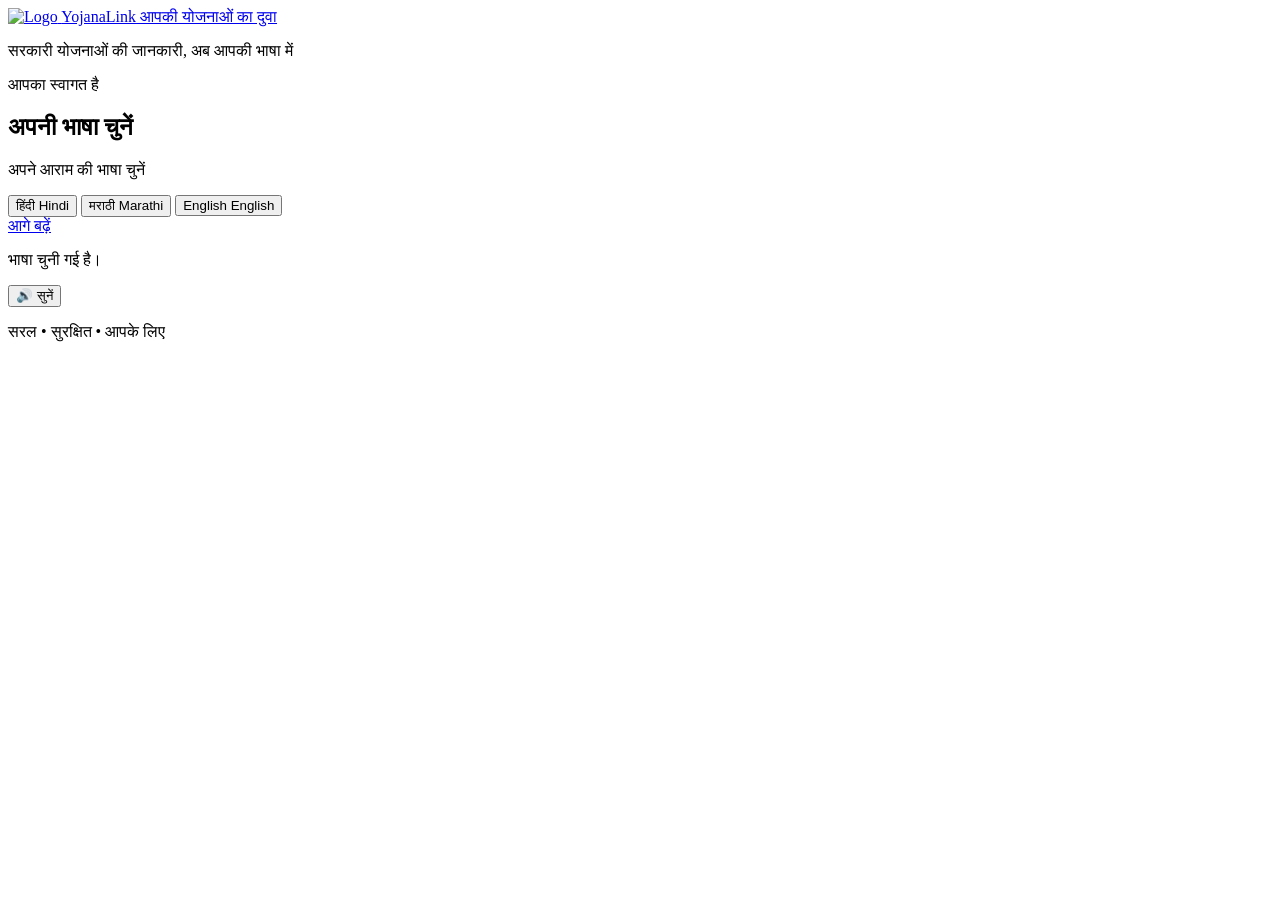
==== index.html @ f69d6fea "Add files via upload" ====
<!DOCTYPE html>
<html lang="hi">
<head>
  <meta charset="UTF-8">
  <meta name="viewport" content="width=device-width, initial-scale=1.0">
  <meta name="description" content="YojanaLink - सरकारी योजनाओं की जानकारी सरल भाषा में">
  <title>YojanaLink</title>
  <link rel="stylesheet" href="css/style.css">
</head>
<body>
  <div class="page-shell">
    
    <header class="site-header">
      <a class="brand" href="index.html" aria-label="YojanaLink home">
        <img src="images/yojnalink logo.png" alt="Logo">
        <!-- <span class="brand-mark" aria-hidden="true">Y</span> -->
        <span>
          <span class="brand-name">YojanaLink</span>
          <span class="brand-tagline" data-i18n="common.tagline">आपकी योजनाओं का दुवा</span>
        </span>
      </a>
      <p class="header-note" data-i18n="common.headerNote">सरकारी योजनाओं की जानकारी, अब आपकी भाषा में</p>
    </header>

    <main class="language-main">
      <section class="language-panel" aria-labelledby="language-heading">
        <p class="eyebrow" data-i18n="common.welcome">आपका स्वागत है</p>
        <h1 id="language-heading" data-i18n="language.chooseLanguage">अपनी भाषा चुनें</h1>
        <p class="intro-text" data-i18n="language.prompt">अपने आराम की भाषा चुनें</p>

        <div class="language-options" role="group" data-i18n-aria="language.optionsLabel" aria-label="भाषा चुनें">
          <button class="language-option" type="button" data-language="hi" aria-pressed="false">
            <span class="language-native" data-i18n="language.hindi">हिंदी</span>
            <span class="language-english">Hindi</span>
          </button>
          <button class="language-option" type="button" data-language="mr" aria-pressed="false">
            <span class="language-native" data-i18n="language.marathi">मराठी</span>
            <span class="language-english">Marathi</span>
          </button>
          <button class="language-option" type="button" data-language="en" aria-pressed="false">
            <span class="language-native" data-i18n="language.english">English</span>
            <span class="language-english">English</span>
          </button>
        </div>

        <a class="continue-button" href="agree.html" data-i18n="common.continue">आगे बढ़ें</a>
        <p class="selection-message" role="status" aria-live="polite" data-i18n="language.selectedMessage">भाषा चुनी गई है।</p>

        <button class="voice-button language-audio-button" type="button" data-i18n-aria="common.listen" aria-label="सुनें">
          <span aria-hidden="true">🔊</span>
          <span data-i18n="common.listen">सुनें</span>
        </button>

      </section>
    </main>

    <footer class="site-footer">
      <p data-i18n="common.trustMessage">सरल <span aria-hidden="true">•</span> सुरक्षित <span aria-hidden="true">•</span> आपके लिए</p>
    </footer>
  </div>

  <script src="js/app.js"></script>
</body>
</html>
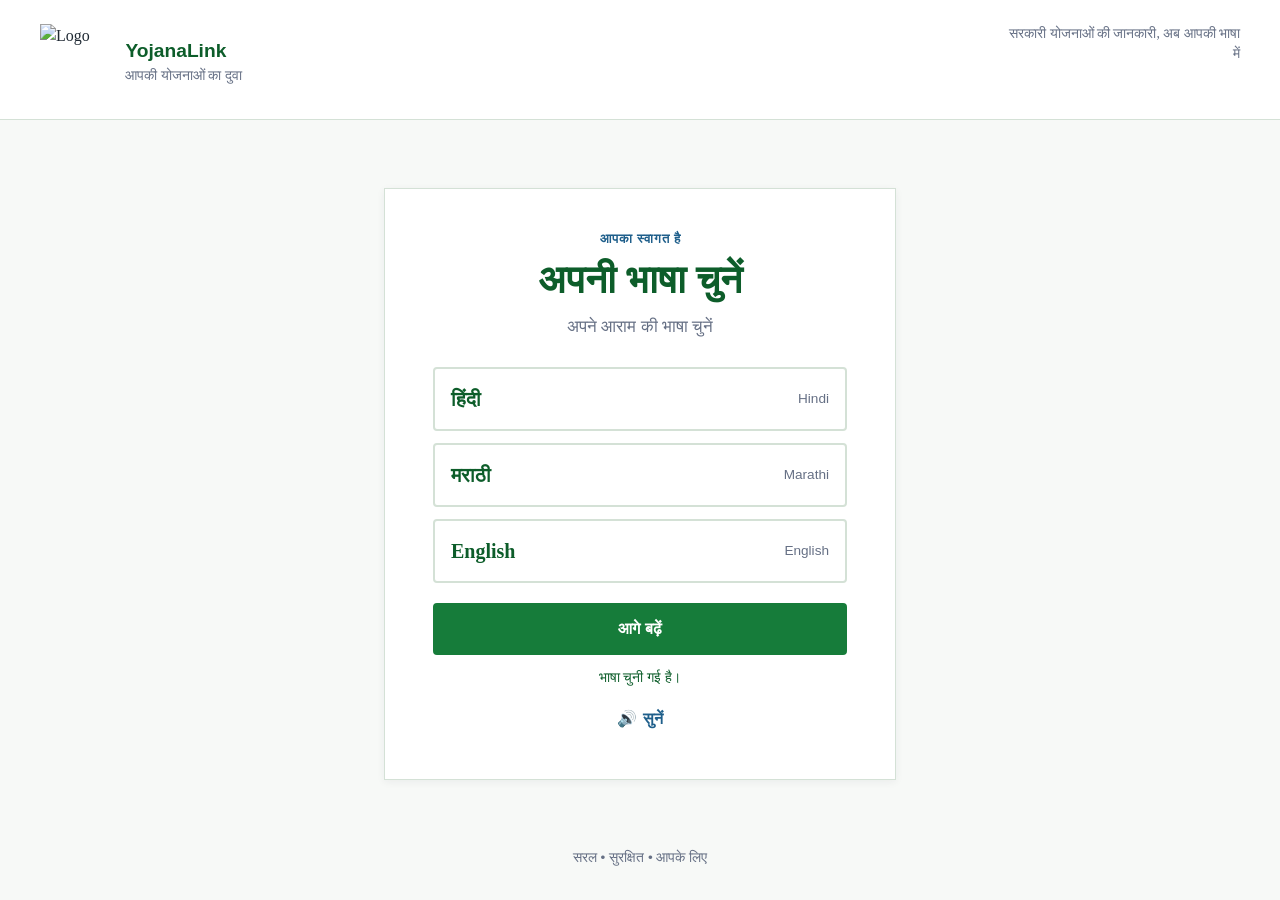
==== commit fc06ab84: "Update index.html" ====
--- a/index.html
+++ b/index.html
@@ -5,7 +5,7 @@
   <meta name="viewport" content="width=device-width, initial-scale=1.0">
   <meta name="description" content="YojanaLink - सरकारी योजनाओं की जानकारी सरल भाषा में">
   <title>YojanaLink</title>
-  <link rel="stylesheet" href="css/style.css">
+  <link rel="stylesheet" href="style.css">
 </head>
 <body>
   <div class="page-shell">
--- a/style.css
+++ b/style.css
@@ -0,0 +1,398 @@
+* {
+  box-sizing: border-box;
+}
+
+
+img {
+    width: 75px;
+    height: 75px;
+}
+
+
+:root {
+  color: #1f2933;
+  background: #f7f9f7;
+  font-family: Georgia, "Times New Roman", serif;
+  font-size: 16px;
+  line-height: 1.5;
+  --green: #167c3a;
+  --green-dark: #0d5d2a;
+  --green-light: #eaf5ec;
+  --blue: #1f5f8b;
+  --border: #d4e1d6;
+  --muted: #667085;
+  --white: #ffffff;
+}
+
+body {
+  margin: 0;
+  min-width: 320px;
+  background: #f7f9f7;
+}
+
+button {
+  font: inherit;
+}
+
+.page-shell {
+  display: flex;
+  min-height: 100vh;
+  flex-direction: column;
+}
+
+.site-header {
+  display: flex;
+  align-items: flex-start;
+  justify-content: space-between;
+  gap: 1rem;
+  padding: 1.25rem 1.25rem 1rem;
+  border-bottom: 1px solid var(--border);
+  background: var(--white);
+}
+
+.brand {
+  display: inline-flex;
+  align-items: center;
+  gap: 0.65rem;
+  color: inherit;
+  text-decoration: none;
+}
+
+.brand-mark {
+  display: grid;
+  width: 2.5rem;
+  height: 2.5rem;
+  place-items: center;
+  border-radius: 50%;
+  color: var(--white);
+  background: var(--green);
+  font-family: Arial, sans-serif;
+  font-size: 1.35rem;
+  font-weight: 700;
+}
+
+.brand-name,
+.brand-tagline {
+  display: block;
+}
+
+.brand-name {
+  color: var(--green-dark);
+  font-family: Arial, sans-serif;
+  font-size: 1.2rem;
+  font-weight: 700;
+}
+
+.brand-tagline {
+  color: var(--muted);
+  font-size: 0.85rem;
+}
+
+.header-note {
+  display: none;
+  max-width: 15rem;
+  margin: 0;
+  color: var(--muted);
+  font-size: 0.85rem;
+  text-align: right;
+}
+
+/* HEADER CHATBOT BUTTON */
+.header-chatbot-btn {
+  flex-shrink: 0;
+  width: 2.5rem;
+  height: 2.5rem;
+  padding: 0.5rem;
+  border: 1px solid var(--border);
+  border-radius: 50%;
+  background: var(--white);
+  color: var(--blue);
+  cursor: pointer;
+  display: flex;
+  align-items: center;
+  justify-content: center;
+  transition: all 0.2s ease;
+}
+
+.header-chatbot-btn:hover {
+  background: var(--green-light);
+  color: var(--green-dark);
+  border-color: var(--green);
+}
+
+.header-chatbot-btn svg {
+  width: 20px;
+  height: 20px;
+  stroke-width: 2;
+}
+
+.language-main {
+  display: flex;
+  flex: 1;
+  align-items: center;
+  justify-content: center;
+  padding: 2.5rem 1.25rem;
+}
+
+.language-panel {
+  width: min(100%, 32rem);
+  padding: 1.75rem 1.25rem;
+  border: 1px solid var(--border);
+  background: var(--white);
+  box-shadow: 0 2px 8px rgb(31 41 51 / 6%);
+  text-align: center;
+}
+
+.eyebrow {
+  margin: 0 0 0.5rem;
+  color: var(--blue);
+  font-family: Arial, sans-serif;
+  font-size: 0.8rem;
+  font-weight: 700;
+  letter-spacing: 0.06em;
+  text-transform: uppercase;
+}
+
+h1 {
+  margin: 0;
+  color: var(--green-dark);
+  font-size: clamp(1.8rem, 8vw, 2.45rem);
+  line-height: 1.2;
+}
+
+.intro-text {
+  margin: 0.65rem 0 1.75rem;
+  color: var(--muted);
+  font-size: 1.05rem;
+}
+
+.language-options {
+  display: grid;
+  gap: 0.75rem;
+}
+
+.language-option {
+  display: flex;
+  min-height: 4rem;
+  align-items: center;
+  justify-content: space-between;
+  width: 100%;
+  padding: 0.75rem 1rem;
+  border: 2px solid var(--border);
+  border-radius: 4px;
+  color: var(--green-dark);
+  background: var(--white);
+  cursor: pointer;
+  text-align: left;
+  transition: border-color 120ms ease, background-color 120ms ease;
+}
+
+.language-option:hover,
+.language-option:focus-visible {
+  border-color: var(--green);
+  background: var(--green-light);
+  outline: none;
+}
+
+.language-option.is-selected {
+  border-color: var(--green);
+  background: var(--green-light);
+  box-shadow: inset 4px 0 0 var(--green);
+}
+
+.language-native {
+  font-size: 1.25rem;
+  font-weight: 700;
+}
+
+.language-english {
+  color: var(--muted);
+  font-family: Arial, sans-serif;
+  font-size: 0.85rem;
+}
+
+.continue-button {
+  display: flex;
+  align-items: center;
+  justify-content: center;
+  width: 100%;
+  min-height: 3.25rem;
+  margin-top: 1.25rem;
+  border: 2px solid var(--green);
+  border-radius: 4px;
+  color: var(--white);
+  background: var(--green);
+  cursor: pointer;
+  font-family: Arial, sans-serif;
+  font-size: 1rem;
+  font-weight: 700;
+  text-decoration: none;
+}
+
+.continue-button:hover:not(:disabled),
+.continue-button:focus-visible:not(:disabled) {
+  border-color: var(--green-dark);
+  background: var(--green-dark);
+  outline: 3px solid rgb(22 124 58 / 22%);
+  outline-offset: 2px;
+}
+
+.continue-button:disabled {
+  border-color: #b9c8bc;
+  color: #718075;
+  background: #dfe8e0;
+  cursor: not-allowed;
+}
+
+.selection-message {
+  min-height: 1.5rem;
+  margin: 0.75rem 0 0;
+  color: var(--green-dark);
+  font-family: Arial, sans-serif;
+  font-size: 0.9rem;
+}
+
+.voice-button {
+  display: inline-flex;
+  align-items: center;
+  gap: 0.4rem;
+  margin-top: 0.5rem;
+  padding: 0.5rem;
+  border: 0;
+  color: var(--blue);
+  background: transparent;
+  cursor: pointer;
+  font-family: Arial, sans-serif;
+  font-weight: 700;
+}
+
+.voice-button:hover,
+.voice-button:focus-visible {
+  text-decoration: underline;
+  outline: 2px solid var(--blue);
+  outline-offset: 2px;
+}
+
+.site-footer {
+  padding: 0 1.25rem 1.5rem;
+  color: var(--muted);
+  font-family: Arial, sans-serif;
+  font-size: 0.85rem;
+  text-align: center;
+}
+
+.site-footer p {
+  margin: 0;
+}
+
+.login-main {
+  display: flex;
+  flex: 1;
+  align-items: center;
+  justify-content: center;
+  padding: 2.5rem 1.25rem;
+}
+
+.login-panel {
+  width: min(100%, 32rem);
+  padding: 1.75rem 1.25rem;
+  border: 1px solid var(--border);
+  background: var(--white);
+  box-shadow: 0 2px 8px rgb(31 41 51 / 6%);
+}
+
+.login-panel h1 {
+  text-align: left;
+}
+
+.login-intro {
+  margin: 0.65rem 0 1.75rem;
+  color: var(--muted);
+}
+
+.login-form {
+  display: grid;
+  gap: 0.75rem;
+}
+
+.form-label {
+  color: var(--green-dark);
+  font-family: Arial, sans-serif;
+  font-size: 0.95rem;
+  font-weight: 700;
+}
+
+.form-input {
+  min-height: 3.25rem;
+  width: 100%;
+  padding: 0.75rem;
+  border: 2px solid var(--border);
+  border-radius: 4px;
+  color: var(--green-dark);
+  background: var(--white);
+  font-family: Arial, sans-serif;
+  font-size: 1rem;
+}
+
+.form-input:focus {
+  border-color: var(--blue);
+  outline: 3px solid rgb(31 95 139 / 20%);
+  outline-offset: 1px;
+}
+
+.otp-section {
+  display: grid;
+  gap: 0.75rem;
+  margin-top: 0.5rem;
+}
+
+.otp-section[hidden] {
+  display: none;
+}
+
+.mock-message {
+  min-height: 1.5rem;
+  margin: 0.25rem 0 0;
+  color: var(--green-dark);
+  font-family: Arial, sans-serif;
+  font-size: 0.9rem;
+}
+
+.secondary-link {
+  display: block;
+  margin-top: 1.25rem;
+  color: var(--blue);
+  font-family: Arial, sans-serif;
+  font-size: 0.9rem;
+  text-align: center;
+}
+
+@media (min-width: 640px) {
+  .site-header {
+    padding: 1.5rem 2.5rem 1.25rem;
+  }
+
+  .header-note {
+    display: block;
+  }
+
+  .language-main {
+    padding: 3.5rem 2rem;
+  }
+
+  .language-panel {
+    padding: 2.5rem 3rem;
+  }
+
+  .login-main {
+    padding: 3.5rem 2rem;
+  }
+
+  .login-panel {
+    padding: 2.5rem 3rem;
+  }
+
+  .site-footer {
+    padding-bottom: 2rem;
+  }
+}
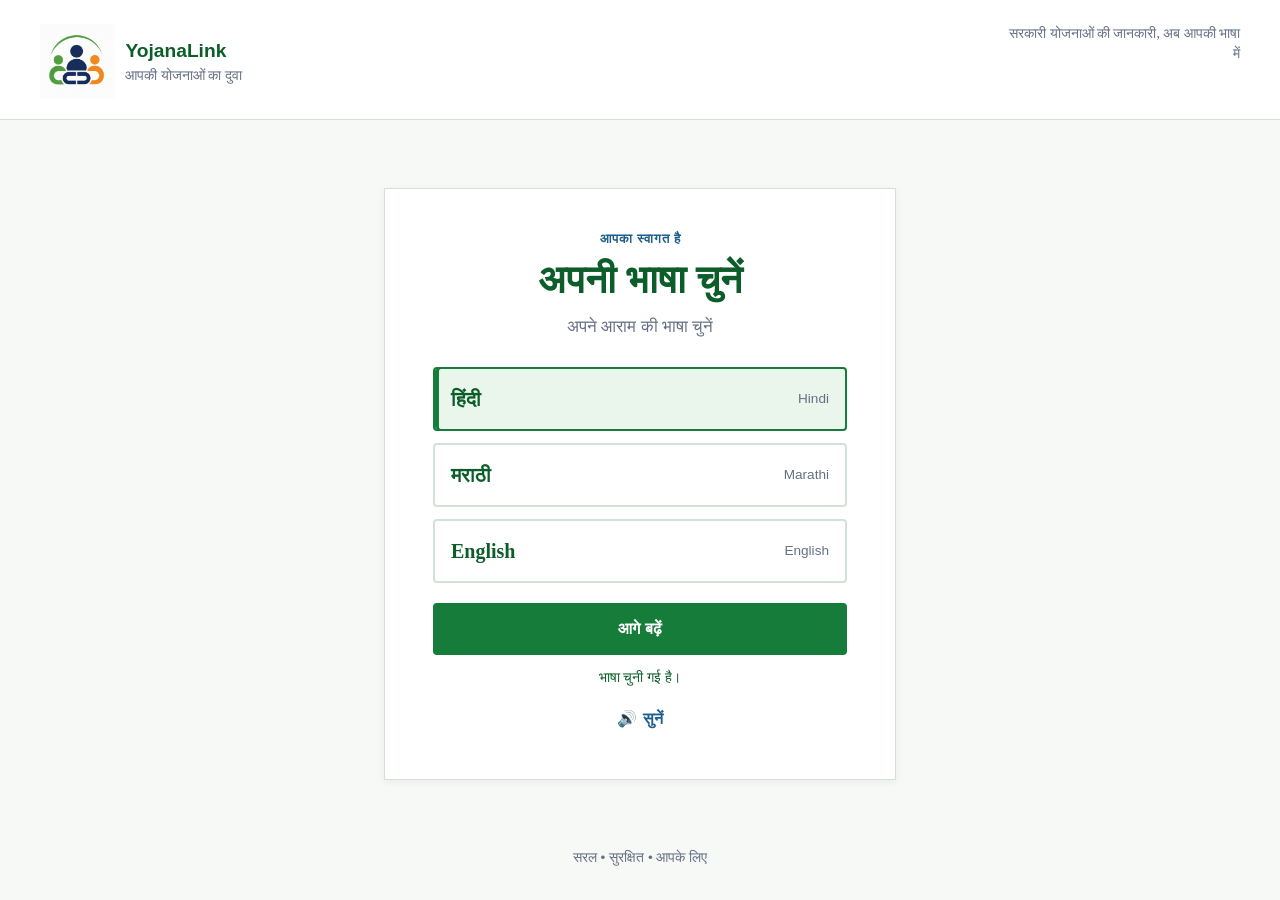
==== commit 5fb7dc37: "Update index.html" ====
--- a/index.html
+++ b/index.html
@@ -12,7 +12,7 @@
     
     <header class="site-header">
       <a class="brand" href="index.html" aria-label="YojanaLink home">
-        <img src="images/yojnalink logo.png" alt="Logo">
+        <img src="yojnalink logo.png" alt="Logo">
         <!-- <span class="brand-mark" aria-hidden="true">Y</span> -->
         <span>
           <span class="brand-name">YojanaLink</span>
@@ -59,6 +59,6 @@
     </footer>
   </div>
 
-  <script src="js/app.js"></script>
+  <script src="app.js"></script>
 </body>
 </html>
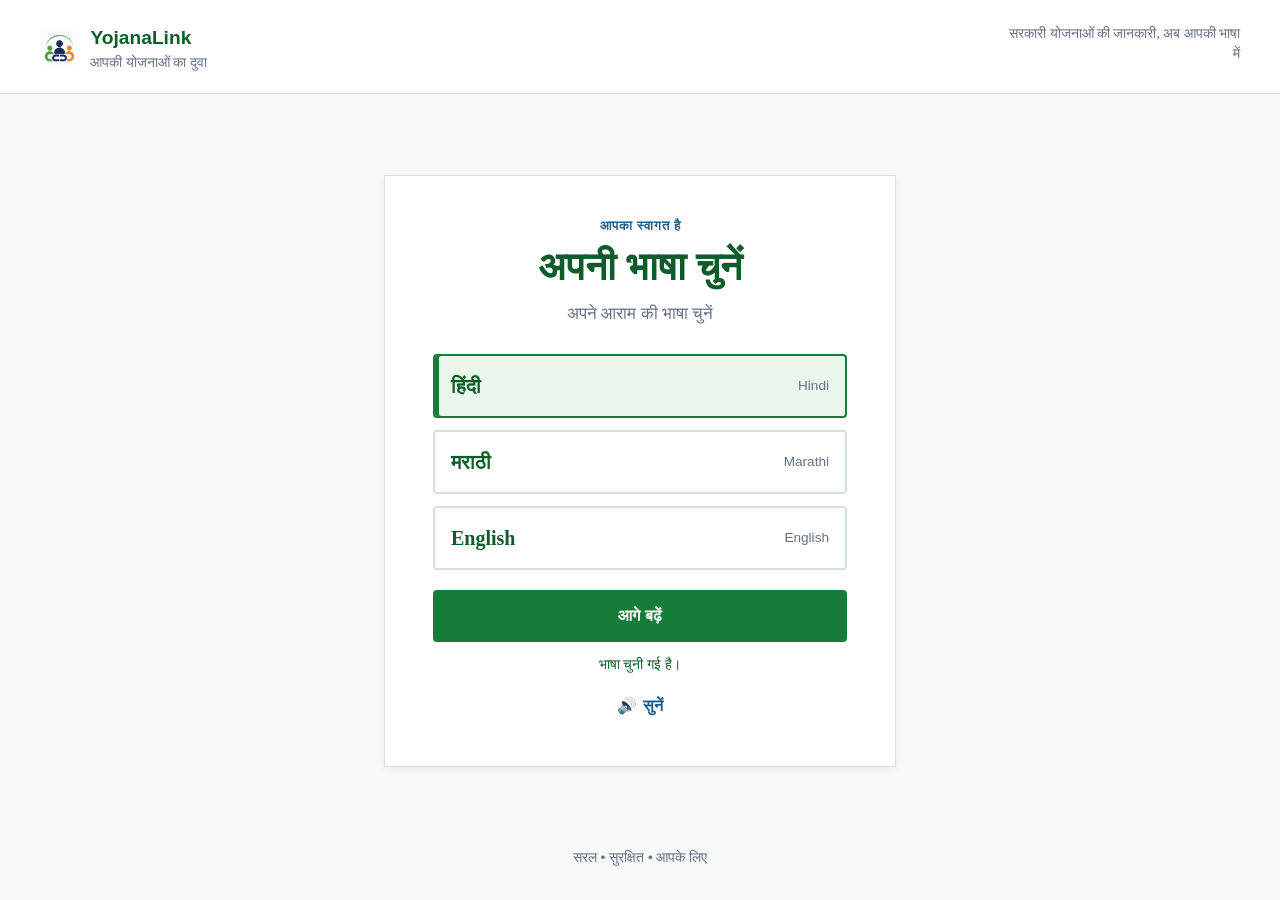
==== commit 239d4865: "Add files via upload" ====
--- a/index.html
+++ b/index.html
@@ -1,64 +1,64 @@
-<!DOCTYPE html>
-<html lang="hi">
-<head>
-  <meta charset="UTF-8">
-  <meta name="viewport" content="width=device-width, initial-scale=1.0">
-  <meta name="description" content="YojanaLink - सरकारी योजनाओं की जानकारी सरल भाषा में">
-  <title>YojanaLink</title>
-  <link rel="stylesheet" href="style.css">
-</head>
-<body>
-  <div class="page-shell">
-    
-    <header class="site-header">
-      <a class="brand" href="index.html" aria-label="YojanaLink home">
-        <img src="yojnalink logo.png" alt="Logo">
-        <!-- <span class="brand-mark" aria-hidden="true">Y</span> -->
-        <span>
-          <span class="brand-name">YojanaLink</span>
-          <span class="brand-tagline" data-i18n="common.tagline">आपकी योजनाओं का दुवा</span>
-        </span>
-      </a>
-      <p class="header-note" data-i18n="common.headerNote">सरकारी योजनाओं की जानकारी, अब आपकी भाषा में</p>
-    </header>
-
-    <main class="language-main">
-      <section class="language-panel" aria-labelledby="language-heading">
-        <p class="eyebrow" data-i18n="common.welcome">आपका स्वागत है</p>
-        <h1 id="language-heading" data-i18n="language.chooseLanguage">अपनी भाषा चुनें</h1>
-        <p class="intro-text" data-i18n="language.prompt">अपने आराम की भाषा चुनें</p>
-
-        <div class="language-options" role="group" data-i18n-aria="language.optionsLabel" aria-label="भाषा चुनें">
-          <button class="language-option" type="button" data-language="hi" aria-pressed="false">
-            <span class="language-native" data-i18n="language.hindi">हिंदी</span>
-            <span class="language-english">Hindi</span>
-          </button>
-          <button class="language-option" type="button" data-language="mr" aria-pressed="false">
-            <span class="language-native" data-i18n="language.marathi">मराठी</span>
-            <span class="language-english">Marathi</span>
-          </button>
-          <button class="language-option" type="button" data-language="en" aria-pressed="false">
-            <span class="language-native" data-i18n="language.english">English</span>
-            <span class="language-english">English</span>
-          </button>
-        </div>
-
-        <a class="continue-button" href="agree.html" data-i18n="common.continue">आगे बढ़ें</a>
-        <p class="selection-message" role="status" aria-live="polite" data-i18n="language.selectedMessage">भाषा चुनी गई है।</p>
-
-        <button class="voice-button language-audio-button" type="button" data-i18n-aria="common.listen" aria-label="सुनें">
-          <span aria-hidden="true">🔊</span>
-          <span data-i18n="common.listen">सुनें</span>
-        </button>
-
-      </section>
-    </main>
-
-    <footer class="site-footer">
-      <p data-i18n="common.trustMessage">सरल <span aria-hidden="true">•</span> सुरक्षित <span aria-hidden="true">•</span> आपके लिए</p>
-    </footer>
-  </div>
-
-  <script src="app.js"></script>
-</body>
-</html>
+<!DOCTYPE html>
+<html lang="hi">
+<head>
+  <meta charset="UTF-8">
+  <meta name="viewport" content="width=device-width, initial-scale=1.0">
+  <meta name="description" content="YojanaLink - सरकारी योजनाओं की जानकारी सरल भाषा में">
+  <title>YojanaLink</title>
+  <link rel="stylesheet" href="style.css">
+</head>
+<body>
+  <div class="page-shell">
+    
+    <header class="site-header">
+      <a class="brand" href="index.html" aria-label="YojanaLink home">
+        <img src="yojnalink_logo.png" alt="Logo">
+        <!-- <span class="brand-mark" aria-hidden="true">Y</span> -->
+        <span>
+          <span class="brand-name">YojanaLink</span>
+          <span class="brand-tagline" data-i18n="common.tagline">आपकी योजनाओं का दुवा</span>
+        </span>
+      </a>
+      <p class="header-note" data-i18n="common.headerNote">सरकारी योजनाओं की जानकारी, अब आपकी भाषा में</p>
+    </header>
+
+    <main class="language-main">
+      <section class="language-panel" aria-labelledby="language-heading">
+        <p class="eyebrow" data-i18n="common.welcome">आपका स्वागत है</p>
+        <h1 id="language-heading" data-i18n="language.chooseLanguage">अपनी भाषा चुनें</h1>
+        <p class="intro-text" data-i18n="language.prompt">अपने आराम की भाषा चुनें</p>
+
+        <div class="language-options" role="group" data-i18n-aria="language.optionsLabel" aria-label="भाषा चुनें">
+          <button class="language-option" type="button" data-language="hi" aria-pressed="false">
+            <span class="language-native" data-i18n="language.hindi">हिंदी</span>
+            <span class="language-english">Hindi</span>
+          </button>
+          <button class="language-option" type="button" data-language="mr" aria-pressed="false">
+            <span class="language-native" data-i18n="language.marathi">मराठी</span>
+            <span class="language-english">Marathi</span>
+          </button>
+          <button class="language-option" type="button" data-language="en" aria-pressed="false">
+            <span class="language-native" data-i18n="language.english">English</span>
+            <span class="language-english">English</span>
+          </button>
+        </div>
+
+        <a class="continue-button" href="agree.html" data-i18n="common.continue">आगे बढ़ें</a>
+        <p class="selection-message" role="status" aria-live="polite" data-i18n="language.selectedMessage">भाषा चुनी गई है।</p>
+
+        <button class="voice-button language-audio-button" type="button" data-i18n-aria="common.listen" aria-label="सुनें">
+          <span aria-hidden="true">🔊</span>
+          <span data-i18n="common.listen">सुनें</span>
+        </button>
+
+      </section>
+    </main>
+
+    <footer class="site-footer">
+      <p data-i18n="common.trustMessage">सरल <span aria-hidden="true">•</span> सुरक्षित <span aria-hidden="true">•</span> आपके लिए</p>
+    </footer>
+  </div>
+
+  <script src="onboarding.js"></script>
+</body>
+</html>
--- a/style.css
+++ b/style.css
@@ -1,398 +1,432 @@
-* {
-  box-sizing: border-box;
-}
-
-
-img {
-    width: 75px;
-    height: 75px;
-}
-
-
-:root {
-  color: #1f2933;
-  background: #f7f9f7;
-  font-family: Georgia, "Times New Roman", serif;
-  font-size: 16px;
-  line-height: 1.5;
-  --green: #167c3a;
-  --green-dark: #0d5d2a;
-  --green-light: #eaf5ec;
-  --blue: #1f5f8b;
-  --border: #d4e1d6;
-  --muted: #667085;
-  --white: #ffffff;
-}
-
-body {
-  margin: 0;
-  min-width: 320px;
-  background: #f7f9f7;
-}
-
-button {
-  font: inherit;
-}
-
-.page-shell {
-  display: flex;
-  min-height: 100vh;
-  flex-direction: column;
-}
-
-.site-header {
-  display: flex;
-  align-items: flex-start;
-  justify-content: space-between;
-  gap: 1rem;
-  padding: 1.25rem 1.25rem 1rem;
-  border-bottom: 1px solid var(--border);
-  background: var(--white);
-}
-
-.brand {
-  display: inline-flex;
-  align-items: center;
-  gap: 0.65rem;
-  color: inherit;
-  text-decoration: none;
-}
-
-.brand-mark {
-  display: grid;
-  width: 2.5rem;
-  height: 2.5rem;
-  place-items: center;
-  border-radius: 50%;
-  color: var(--white);
-  background: var(--green);
-  font-family: Arial, sans-serif;
-  font-size: 1.35rem;
-  font-weight: 700;
-}
-
-.brand-name,
-.brand-tagline {
-  display: block;
-}
-
-.brand-name {
-  color: var(--green-dark);
-  font-family: Arial, sans-serif;
-  font-size: 1.2rem;
-  font-weight: 700;
-}
-
-.brand-tagline {
-  color: var(--muted);
-  font-size: 0.85rem;
-}
-
-.header-note {
-  display: none;
-  max-width: 15rem;
-  margin: 0;
-  color: var(--muted);
-  font-size: 0.85rem;
-  text-align: right;
-}
-
-/* HEADER CHATBOT BUTTON */
-.header-chatbot-btn {
-  flex-shrink: 0;
-  width: 2.5rem;
-  height: 2.5rem;
-  padding: 0.5rem;
-  border: 1px solid var(--border);
-  border-radius: 50%;
-  background: var(--white);
-  color: var(--blue);
-  cursor: pointer;
-  display: flex;
-  align-items: center;
-  justify-content: center;
-  transition: all 0.2s ease;
-}
-
-.header-chatbot-btn:hover {
-  background: var(--green-light);
-  color: var(--green-dark);
-  border-color: var(--green);
-}
-
-.header-chatbot-btn svg {
-  width: 20px;
-  height: 20px;
-  stroke-width: 2;
-}
-
-.language-main {
-  display: flex;
-  flex: 1;
-  align-items: center;
-  justify-content: center;
-  padding: 2.5rem 1.25rem;
-}
-
-.language-panel {
-  width: min(100%, 32rem);
-  padding: 1.75rem 1.25rem;
-  border: 1px solid var(--border);
-  background: var(--white);
-  box-shadow: 0 2px 8px rgb(31 41 51 / 6%);
-  text-align: center;
-}
-
-.eyebrow {
-  margin: 0 0 0.5rem;
-  color: var(--blue);
-  font-family: Arial, sans-serif;
-  font-size: 0.8rem;
-  font-weight: 700;
-  letter-spacing: 0.06em;
-  text-transform: uppercase;
-}
-
-h1 {
-  margin: 0;
-  color: var(--green-dark);
-  font-size: clamp(1.8rem, 8vw, 2.45rem);
-  line-height: 1.2;
-}
-
-.intro-text {
-  margin: 0.65rem 0 1.75rem;
-  color: var(--muted);
-  font-size: 1.05rem;
-}
-
-.language-options {
-  display: grid;
-  gap: 0.75rem;
-}
-
-.language-option {
-  display: flex;
-  min-height: 4rem;
-  align-items: center;
-  justify-content: space-between;
-  width: 100%;
-  padding: 0.75rem 1rem;
-  border: 2px solid var(--border);
-  border-radius: 4px;
-  color: var(--green-dark);
-  background: var(--white);
-  cursor: pointer;
-  text-align: left;
-  transition: border-color 120ms ease, background-color 120ms ease;
-}
-
-.language-option:hover,
-.language-option:focus-visible {
-  border-color: var(--green);
-  background: var(--green-light);
-  outline: none;
-}
-
-.language-option.is-selected {
-  border-color: var(--green);
-  background: var(--green-light);
-  box-shadow: inset 4px 0 0 var(--green);
-}
-
-.language-native {
-  font-size: 1.25rem;
-  font-weight: 700;
-}
-
-.language-english {
-  color: var(--muted);
-  font-family: Arial, sans-serif;
-  font-size: 0.85rem;
-}
-
-.continue-button {
-  display: flex;
-  align-items: center;
-  justify-content: center;
-  width: 100%;
-  min-height: 3.25rem;
-  margin-top: 1.25rem;
-  border: 2px solid var(--green);
-  border-radius: 4px;
-  color: var(--white);
-  background: var(--green);
-  cursor: pointer;
-  font-family: Arial, sans-serif;
-  font-size: 1rem;
-  font-weight: 700;
-  text-decoration: none;
-}
-
-.continue-button:hover:not(:disabled),
-.continue-button:focus-visible:not(:disabled) {
-  border-color: var(--green-dark);
-  background: var(--green-dark);
-  outline: 3px solid rgb(22 124 58 / 22%);
-  outline-offset: 2px;
-}
-
-.continue-button:disabled {
-  border-color: #b9c8bc;
-  color: #718075;
-  background: #dfe8e0;
-  cursor: not-allowed;
-}
-
-.selection-message {
-  min-height: 1.5rem;
-  margin: 0.75rem 0 0;
-  color: var(--green-dark);
-  font-family: Arial, sans-serif;
-  font-size: 0.9rem;
-}
-
-.voice-button {
-  display: inline-flex;
-  align-items: center;
-  gap: 0.4rem;
-  margin-top: 0.5rem;
-  padding: 0.5rem;
-  border: 0;
-  color: var(--blue);
-  background: transparent;
-  cursor: pointer;
-  font-family: Arial, sans-serif;
-  font-weight: 700;
-}
-
-.voice-button:hover,
-.voice-button:focus-visible {
-  text-decoration: underline;
-  outline: 2px solid var(--blue);
-  outline-offset: 2px;
-}
-
-.site-footer {
-  padding: 0 1.25rem 1.5rem;
-  color: var(--muted);
-  font-family: Arial, sans-serif;
-  font-size: 0.85rem;
-  text-align: center;
-}
-
-.site-footer p {
-  margin: 0;
-}
-
-.login-main {
-  display: flex;
-  flex: 1;
-  align-items: center;
-  justify-content: center;
-  padding: 2.5rem 1.25rem;
-}
-
-.login-panel {
-  width: min(100%, 32rem);
-  padding: 1.75rem 1.25rem;
-  border: 1px solid var(--border);
-  background: var(--white);
-  box-shadow: 0 2px 8px rgb(31 41 51 / 6%);
-}
-
-.login-panel h1 {
-  text-align: left;
-}
-
-.login-intro {
-  margin: 0.65rem 0 1.75rem;
-  color: var(--muted);
-}
-
-.login-form {
-  display: grid;
-  gap: 0.75rem;
-}
-
-.form-label {
-  color: var(--green-dark);
-  font-family: Arial, sans-serif;
-  font-size: 0.95rem;
-  font-weight: 700;
-}
-
-.form-input {
-  min-height: 3.25rem;
-  width: 100%;
-  padding: 0.75rem;
-  border: 2px solid var(--border);
-  border-radius: 4px;
-  color: var(--green-dark);
-  background: var(--white);
-  font-family: Arial, sans-serif;
-  font-size: 1rem;
-}
-
-.form-input:focus {
-  border-color: var(--blue);
-  outline: 3px solid rgb(31 95 139 / 20%);
-  outline-offset: 1px;
-}
-
-.otp-section {
-  display: grid;
-  gap: 0.75rem;
-  margin-top: 0.5rem;
-}
-
-.otp-section[hidden] {
-  display: none;
-}
-
-.mock-message {
-  min-height: 1.5rem;
-  margin: 0.25rem 0 0;
-  color: var(--green-dark);
-  font-family: Arial, sans-serif;
-  font-size: 0.9rem;
-}
-
-.secondary-link {
-  display: block;
-  margin-top: 1.25rem;
-  color: var(--blue);
-  font-family: Arial, sans-serif;
-  font-size: 0.9rem;
-  text-align: center;
-}
-
-@media (min-width: 640px) {
-  .site-header {
-    padding: 1.5rem 2.5rem 1.25rem;
-  }
-
-  .header-note {
-    display: block;
-  }
-
-  .language-main {
-    padding: 3.5rem 2rem;
-  }
-
-  .language-panel {
-    padding: 2.5rem 3rem;
-  }
-
-  .login-main {
-    padding: 3.5rem 2rem;
-  }
-
-  .login-panel {
-    padding: 2.5rem 3rem;
-  }
-
-  .site-footer {
-    padding-bottom: 2rem;
-  }
-}+* {
+  box-sizing: border-box;
+}
+
+
+img {
+  max-width: 100%;
+  display: block;
+}
+
+
+:root {
+  color: #1f2933;
+  background: #f7f9f7;
+  font-family: Georgia, "Times New Roman", serif;
+  font-size: 16px;
+  line-height: 1.5;
+  --green: #167c3a;
+  --green-dark: #0d5d2a;
+  --green-light: #eaf5ec;
+  --blue: #1f5f8b;
+  --border: #d4e1d6;
+  --muted: #667085;
+  --white: #ffffff;
+}
+
+body {
+  margin: 0;
+  min-width: 320px;
+  overflow-x: hidden;
+  background: #f7f9f7;
+}
+
+button {
+  font: inherit;
+}
+
+.page-shell {
+  display: flex;
+  min-height: 100vh;
+  flex-direction: column;
+}
+
+.site-header {
+  display: flex;
+  align-items: flex-start;
+  justify-content: space-between;
+  gap: 1rem;
+  padding: 1.25rem 1.25rem 1rem;
+  border-bottom: 1px solid var(--border);
+  background: var(--white);
+}
+
+.brand {
+  display: inline-flex;
+  align-items: center;
+  gap: 0.65rem;
+  color: inherit;
+  text-decoration: none;
+}
+
+.brand img {
+  width: 2.5rem;
+  height: 2.5rem;
+  object-fit: contain;
+  flex-shrink: 0;
+}
+
+.brand-mark {
+  display: grid;
+  width: 2.5rem;
+  height: 2.5rem;
+  place-items: center;
+  border-radius: 50%;
+  color: var(--white);
+  background: var(--green);
+  font-family: Arial, sans-serif;
+  font-size: 1.35rem;
+  font-weight: 700;
+}
+
+.brand-name,
+.brand-tagline {
+  display: block;
+}
+
+.brand-name {
+  color: var(--green-dark);
+  font-family: Arial, sans-serif;
+  font-size: 1.2rem;
+  font-weight: 700;
+}
+
+.brand-tagline {
+  color: var(--muted);
+  font-size: 0.85rem;
+}
+
+.header-note {
+  display: none;
+  max-width: 15rem;
+  margin: 0;
+  color: var(--muted);
+  font-size: 0.85rem;
+  text-align: right;
+}
+
+/* HEADER CHATBOT BUTTON */
+.header-chatbot-btn {
+  flex-shrink: 0;
+  width: 2.5rem;
+  height: 2.5rem;
+  padding: 0.5rem;
+  border: 1px solid var(--border);
+  border-radius: 50%;
+  background: var(--white);
+  color: var(--blue);
+  cursor: pointer;
+  display: flex;
+  align-items: center;
+  justify-content: center;
+  transition: all 0.2s ease;
+}
+
+.header-chatbot-btn:hover {
+  background: var(--green-light);
+  color: var(--green-dark);
+  border-color: var(--green);
+}
+
+.header-chatbot-btn svg {
+  width: 20px;
+  height: 20px;
+  stroke-width: 2;
+}
+
+.language-main {
+  display: flex;
+  flex: 1;
+  align-items: center;
+  justify-content: center;
+  padding: 2.5rem 1.25rem;
+}
+
+.language-panel {
+  width: min(100%, 32rem);
+  padding: 1.75rem 1.25rem;
+  border: 1px solid var(--border);
+  background: var(--white);
+  box-shadow: 0 2px 8px rgb(31 41 51 / 6%);
+  text-align: center;
+}
+
+.eyebrow {
+  margin: 0 0 0.5rem;
+  color: var(--blue);
+  font-family: Arial, sans-serif;
+  font-size: 0.8rem;
+  font-weight: 700;
+  letter-spacing: 0.06em;
+  text-transform: uppercase;
+}
+
+h1 {
+  margin: 0;
+  color: var(--green-dark);
+  font-size: clamp(1.8rem, 8vw, 2.45rem);
+  line-height: 1.2;
+}
+
+.intro-text {
+  margin: 0.65rem 0 1.75rem;
+  color: var(--muted);
+  font-size: 1.05rem;
+}
+
+.language-options {
+  display: grid;
+  gap: 0.75rem;
+}
+
+.language-option {
+  display: flex;
+  min-height: 4rem;
+  align-items: center;
+  justify-content: space-between;
+  width: 100%;
+  padding: 0.75rem 1rem;
+  border: 2px solid var(--border);
+  border-radius: 4px;
+  color: var(--green-dark);
+  background: var(--white);
+  cursor: pointer;
+  text-align: left;
+  transition: border-color 120ms ease, background-color 120ms ease;
+}
+
+.language-option:hover,
+.language-option:focus-visible {
+  border-color: var(--green);
+  background: var(--green-light);
+  outline: none;
+}
+
+.language-option.is-selected {
+  border-color: var(--green);
+  background: var(--green-light);
+  box-shadow: inset 4px 0 0 var(--green);
+}
+
+.language-native {
+  font-size: 1.25rem;
+  font-weight: 700;
+}
+
+.language-english {
+  color: var(--muted);
+  font-family: Arial, sans-serif;
+  font-size: 0.85rem;
+}
+
+.continue-button {
+  display: flex;
+  align-items: center;
+  justify-content: center;
+  width: 100%;
+  min-height: 3.25rem;
+  margin-top: 1.25rem;
+  border: 2px solid var(--green);
+  border-radius: 4px;
+  color: var(--white);
+  background: var(--green);
+  cursor: pointer;
+  font-family: Arial, sans-serif;
+  font-size: 1rem;
+  font-weight: 700;
+  text-decoration: none;
+}
+
+.continue-button:hover:not(:disabled),
+.continue-button:focus-visible:not(:disabled) {
+  border-color: var(--green-dark);
+  background: var(--green-dark);
+  outline: 3px solid rgb(22 124 58 / 22%);
+  outline-offset: 2px;
+}
+
+.continue-button:disabled {
+  border-color: #b9c8bc;
+  color: #718075;
+  background: #dfe8e0;
+  cursor: not-allowed;
+}
+
+.selection-message {
+  min-height: 1.5rem;
+  margin: 0.75rem 0 0;
+  color: var(--green-dark);
+  font-family: Arial, sans-serif;
+  font-size: 0.9rem;
+}
+
+.voice-button {
+  display: inline-flex;
+  align-items: center;
+  gap: 0.4rem;
+  margin-top: 0.5rem;
+  padding: 0.5rem;
+  border: 0;
+  color: var(--blue);
+  background: transparent;
+  cursor: pointer;
+  font-family: Arial, sans-serif;
+  font-weight: 700;
+}
+
+.voice-button:hover,
+.voice-button:focus-visible {
+  text-decoration: underline;
+  outline: 2px solid var(--blue);
+  outline-offset: 2px;
+}
+
+.site-footer {
+  padding: 0 1.25rem 1.5rem;
+  color: var(--muted);
+  font-family: Arial, sans-serif;
+  font-size: 0.85rem;
+  text-align: center;
+}
+
+.site-footer p {
+  margin: 0;
+}
+
+.login-main {
+  display: flex;
+  flex: 1;
+  align-items: center;
+  justify-content: center;
+  padding: 2.5rem 1.25rem;
+}
+
+.login-panel {
+  width: min(100%, 32rem);
+  padding: 1.75rem 1.25rem;
+  border: 1px solid var(--border);
+  background: var(--white);
+  box-shadow: 0 2px 8px rgb(31 41 51 / 6%);
+}
+
+.login-panel h1 {
+  text-align: left;
+}
+
+.login-intro {
+  margin: 0.65rem 0 1.75rem;
+  color: var(--muted);
+}
+
+.login-form {
+  display: grid;
+  gap: 0.75rem;
+}
+
+.form-label {
+  color: var(--green-dark);
+  font-family: Arial, sans-serif;
+  font-size: 0.95rem;
+  font-weight: 700;
+}
+
+.form-input {
+  min-height: 3.25rem;
+  width: 100%;
+  padding: 0.75rem;
+  border: 2px solid var(--border);
+  border-radius: 4px;
+  color: var(--green-dark);
+  background: var(--white);
+  font-family: Arial, sans-serif;
+  font-size: 1rem;
+}
+
+.form-input:focus {
+  border-color: var(--blue);
+  outline: 3px solid rgb(31 95 139 / 20%);
+  outline-offset: 1px;
+}
+
+.otp-section {
+  display: grid;
+  gap: 0.75rem;
+  margin-top: 0.5rem;
+}
+
+.otp-section[hidden] {
+  display: none;
+}
+
+.mock-message {
+  min-height: 1.5rem;
+  margin: 0.25rem 0 0;
+  color: var(--green-dark);
+  font-family: Arial, sans-serif;
+  font-size: 0.9rem;
+}
+
+.secondary-link {
+  display: block;
+  margin-top: 1.25rem;
+  color: var(--blue);
+  font-family: Arial, sans-serif;
+  font-size: 0.9rem;
+  text-align: center;
+}
+
+@media (min-width: 640px) {
+  .site-header {
+    padding: 1.5rem 2.5rem 1.25rem;
+  }
+
+  .header-note {
+    display: block;
+  }
+
+  .language-main {
+    padding: 3.5rem 2rem;
+  }
+
+  .language-panel {
+    padding: 2.5rem 3rem;
+  }
+
+  .login-main {
+    padding: 3.5rem 2rem;
+  }
+
+  .login-panel {
+    padding: 2.5rem 3rem;
+  }
+
+  .site-footer {
+    padding-bottom: 2rem;
+  }
+}
+
+/* Mobile number country-code field */
+.phone-input-wrap {
+  display: flex;
+  align-items: stretch;
+  width: 100%;
+}
+.phone-country-code {
+  display: inline-flex;
+  align-items: center;
+  justify-content: center;
+  min-width: 58px;
+  padding: 0 12px;
+  border: 1px solid var(--border-color, #d4e1d6);
+  border-right: 0;
+  border-radius: 8px 0 0 8px;
+  background: var(--bg-secondary, #f7f9fb);
+  color: var(--text-primary, #1f2933);
+  font-family: Arial, sans-serif;
+  font-weight: 700;
+}
+.phone-number-input {
+  flex: 1;
+  min-width: 0;
+  border-radius: 0 8px 8px 0 !important;
+}
